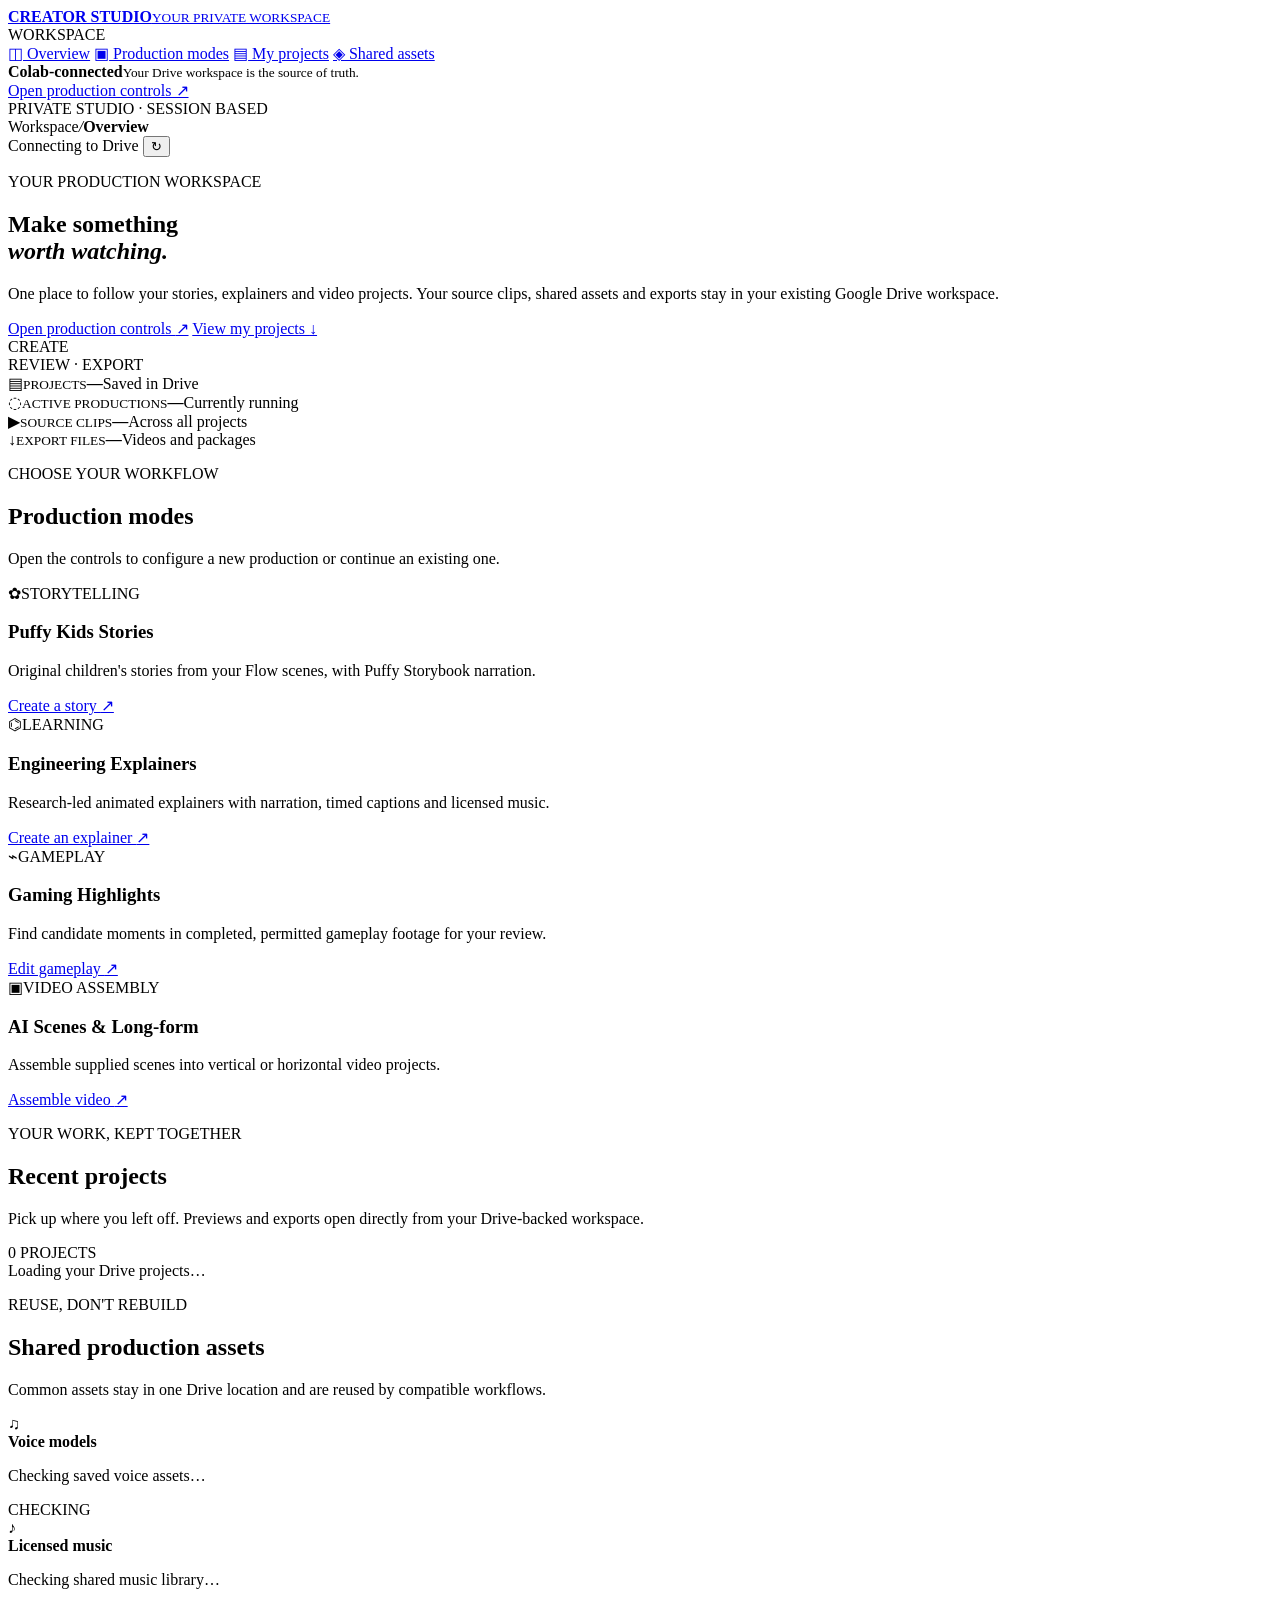
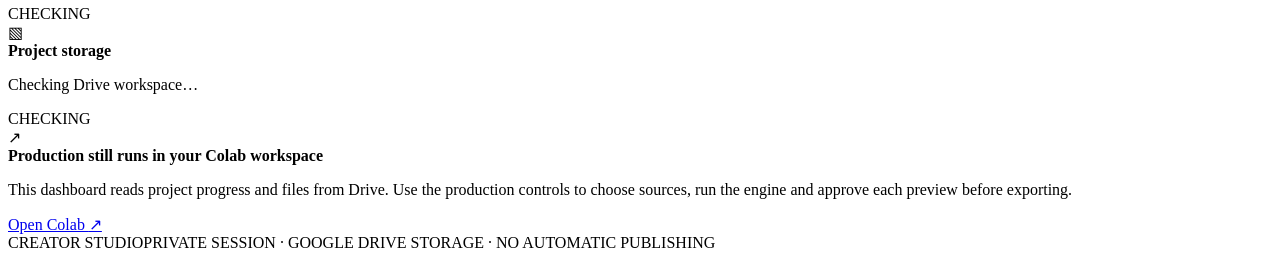
==== app/static/studio.html @ 130374be "Add Creator Studio dashboard interface" ====
<!doctype html>
<html lang="en">
<head>
  <meta charset="utf-8">
  <meta name="viewport" content="width=device-width, initial-scale=1">
  <meta name="theme-color" content="#101512">
  <title>Creator Studio</title>
  <link rel="preconnect" href="https://fonts.googleapis.com">
  <link rel="preconnect" href="https://fonts.gstatic.com" crossorigin>
  <link href="https://fonts.googleapis.com/css2?family=DM+Sans:wght@400;500;600;700&family=Manrope:wght@400;500;600;700;800&display=swap" rel="stylesheet">
  <link rel="stylesheet" href="/static/studio.css">
</head>
<body>
  <div class="app-shell">
    <aside class="sidebar">
      <a class="brand" href="/studio" aria-label="Creator Studio home">
        <span class="brand-mark"><span></span><span></span><span></span></span>
        <span><b>CREATOR STUDIO</b><small>YOUR PRIVATE WORKSPACE</small></span>
      </a>
      <div class="nav-label">WORKSPACE</div>
      <nav class="side-nav" aria-label="Main navigation">
        <a class="nav-link active" href="#overview"><span class="nav-icon">◫</span> Overview</a>
        <a class="nav-link" href="#productions"><span class="nav-icon">▣</span> Production modes</a>
        <a class="nav-link" href="#projects"><span class="nav-icon">▤</span> My projects</a>
        <a class="nav-link" href="#assets"><span class="nav-icon">◈</span> Shared assets</a>
      </nav>
      <div class="sidebar-spacer"></div>
      <div class="sidebar-note">
        <span class="live-dot"></span>
        <div><b>Colab-connected</b><small>Your Drive workspace is the source of truth.</small></div>
      </div>
      <a class="sidebar-help" href="https://colab.research.google.com/github/topboyasian-stack/gta6-autoclipper/blob/main/notebooks/GTA6_AutoClipper_Browser_Only.ipynb" target="_blank" rel="noopener">Open production controls ↗</a>
      <div class="sidebar-foot">PRIVATE STUDIO · SESSION BASED</div>
    </aside>

    <main class="main-content">
      <header class="topbar">
        <div class="crumb"><span>Workspace</span><i>/</i><b>Overview</b></div>
        <div class="top-actions">
          <span class="connection"><span class="live-dot"></span><span id="connectionLabel">Connecting to Drive</span></span>
          <button class="icon-button" id="refreshButton" aria-label="Refresh dashboard" title="Refresh">↻</button>
        </div>
      </header>

      <section class="hero" id="overview">
        <div class="hero-copy">
          <p class="eyebrow">YOUR PRODUCTION WORKSPACE</p>
          <h1>Make something<br><em>worth watching.</em></h1>
          <p class="hero-sub">One place to follow your stories, explainers and video projects. Your source clips, shared assets and exports stay in your existing Google Drive workspace.</p>
          <div class="hero-actions">
            <a class="primary-button" href="https://colab.research.google.com/github/topboyasian-stack/gta6-autoclipper/blob/main/notebooks/GTA6_AutoClipper_Browser_Only.ipynb" target="_blank" rel="noopener">Open production controls <span>↗</span></a>
            <a class="quiet-button" href="#projects">View my projects <span>↓</span></a>
          </div>
        </div>
        <div class="hero-art" aria-hidden="true">
          <div class="art-orbit orbit-one"></div><div class="art-orbit orbit-two"></div>
          <div class="art-core"><div class="play-triangle"></div></div>
          <div class="art-chip chip-top">CREATE</div><div class="art-chip chip-bottom">REVIEW · EXPORT</div>
        </div>
      </section>

      <section class="stat-grid" aria-label="Workspace summary">
        <div class="stat-card"><span class="stat-icon">▤</span><small>PROJECTS</small><strong id="projectCount">—</strong><span class="stat-foot">Saved in Drive</span></div>
        <div class="stat-card"><span class="stat-icon">◌</span><small>ACTIVE PRODUCTIONS</small><strong id="activeCount">—</strong><span class="stat-foot">Currently running</span></div>
        <div class="stat-card"><span class="stat-icon">▶</span><small>SOURCE CLIPS</small><strong id="sourceCount">—</strong><span class="stat-foot">Across all projects</span></div>
        <div class="stat-card"><span class="stat-icon">↓</span><small>EXPORT FILES</small><strong id="exportCount">—</strong><span class="stat-foot">Videos and packages</span></div>
      </section>

      <section class="section-block" id="productions">
        <div class="section-heading"><div><p class="eyebrow">CHOOSE YOUR WORKFLOW</p><h2>Production modes</h2><p>Open the controls to configure a new production or continue an existing one.</p></div></div>
        <div class="mode-grid">
          <article class="mode-card mode-puffy"><div class="mode-top"><span class="mode-symbol">✿</span><span class="mode-tag">STORYTELLING</span></div><h3>Puffy Kids Stories</h3><p>Original children's stories from your Flow scenes, with Puffy Storybook narration.</p><a href="https://colab.research.google.com/github/topboyasian-stack/gta6-autoclipper/blob/main/notebooks/GTA6_AutoClipper_Browser_Only.ipynb" target="_blank" rel="noopener">Create a story <span>↗</span></a></article>
          <article class="mode-card mode-engineering"><div class="mode-top"><span class="mode-symbol">⌬</span><span class="mode-tag">LEARNING</span></div><h3>Engineering Explainers</h3><p>Research-led animated explainers with narration, timed captions and licensed music.</p><a href="https://colab.research.google.com/github/topboyasian-stack/gta6-autoclipper/blob/main/notebooks/GTA6_AutoClipper_Browser_Only.ipynb" target="_blank" rel="noopener">Create an explainer <span>↗</span></a></article>
          <article class="mode-card mode-gaming"><div class="mode-top"><span class="mode-symbol">⌁</span><span class="mode-tag">GAMEPLAY</span></div><h3>Gaming Highlights</h3><p>Find candidate moments in completed, permitted gameplay footage for your review.</p><a href="https://colab.research.google.com/github/topboyasian-stack/gta6-autoclipper/blob/main/notebooks/GTA6_AutoClipper_Browser_Only.ipynb" target="_blank" rel="noopener">Edit gameplay <span>↗</span></a></article>
          <article class="mode-card mode-video"><div class="mode-top"><span class="mode-symbol">▣</span><span class="mode-tag">VIDEO ASSEMBLY</span></div><h3>AI Scenes & Long-form</h3><p>Assemble supplied scenes into vertical or horizontal video projects.</p><a href="https://colab.research.google.com/github/topboyasian-stack/gta6-autoclipper/blob/main/notebooks/GTA6_AutoClipper_Browser_Only.ipynb" target="_blank" rel="noopener">Assemble video <span>↗</span></a></article>
        </div>
      </section>

      <section class="section-block projects-section" id="projects">
        <div class="section-heading project-heading"><div><p class="eyebrow">YOUR WORK, KEPT TOGETHER</p><h2>Recent projects</h2><p>Pick up where you left off. Previews and exports open directly from your Drive-backed workspace.</p></div><span class="count-pill" id="projectPill">0 PROJECTS</span></div>
        <div id="projectGrid" class="project-grid"><div class="loading-card"><span class="spinner"></span> Loading your Drive projects…</div></div>
        <div id="emptyState" class="empty-state" hidden><div class="empty-symbol">✦</div><h3>Your next project starts here.</h3><p>Choose a production mode above. Your saved projects will appear here automatically.</p><a class="primary-button" href="https://colab.research.google.com/github/topboyasian-stack/gta6-autoclipper/blob/main/notebooks/GTA6_AutoClipper_Browser_Only.ipynb" target="_blank" rel="noopener">Start your first production ↗</a></div>
      </section>

      <section class="section-block asset-section" id="assets">
        <div class="section-heading"><div><p class="eyebrow">REUSE, DON'T REBUILD</p><h2>Shared production assets</h2><p>Common assets stay in one Drive location and are reused by compatible workflows.</p></div></div>
        <div class="asset-grid">
          <div class="asset-card"><div class="asset-icon">♫</div><div><b>Voice models</b><p id="voiceAssets">Checking saved voice assets…</p></div><span class="asset-status" id="voiceStatus">CHECKING</span></div>
          <div class="asset-card"><div class="asset-icon">♪</div><div><b>Licensed music</b><p id="musicAssets">Checking shared music library…</p></div><span class="asset-status" id="musicStatus">CHECKING</span></div>
          <div class="asset-card"><div class="asset-icon">▧</div><div><b>Project storage</b><p id="storageAssets">Checking Drive workspace…</p></div><span class="asset-status" id="storageStatus">CHECKING</span></div>
        </div>
      </section>

      <section class="handoff">
        <div class="handoff-mark">↗</div><div><b>Production still runs in your Colab workspace</b><p>This dashboard reads project progress and files from Drive. Use the production controls to choose sources, run the engine and approve each preview before exporting.</p></div>
        <a href="https://colab.research.google.com/github/topboyasian-stack/gta6-autoclipper/blob/main/notebooks/GTA6_AutoClipper_Browser_Only.ipynb" target="_blank" rel="noopener">Open Colab <span>↗</span></a>
      </section>

      <footer><span>CREATOR STUDIO</span><span>PRIVATE SESSION · GOOGLE DRIVE STORAGE · NO AUTOMATIC PUBLISHING</span></footer>
    </main>
  </div>

  <dialog id="previewDialog" class="preview-dialog">
    <div class="dialog-head"><div><p class="eyebrow">PROJECT PREVIEW</p><h3 id="previewTitle">Project preview</h3></div><button id="closePreview" class="close-button" aria-label="Close preview">×</button></div>
    <video id="previewVideo" controls playsinline></video>
  </dialog>
  <div id="toast" class="toast" role="status" aria-live="polite"></div>
  <script src="/static/studio.js"></script>
</body>
</html>
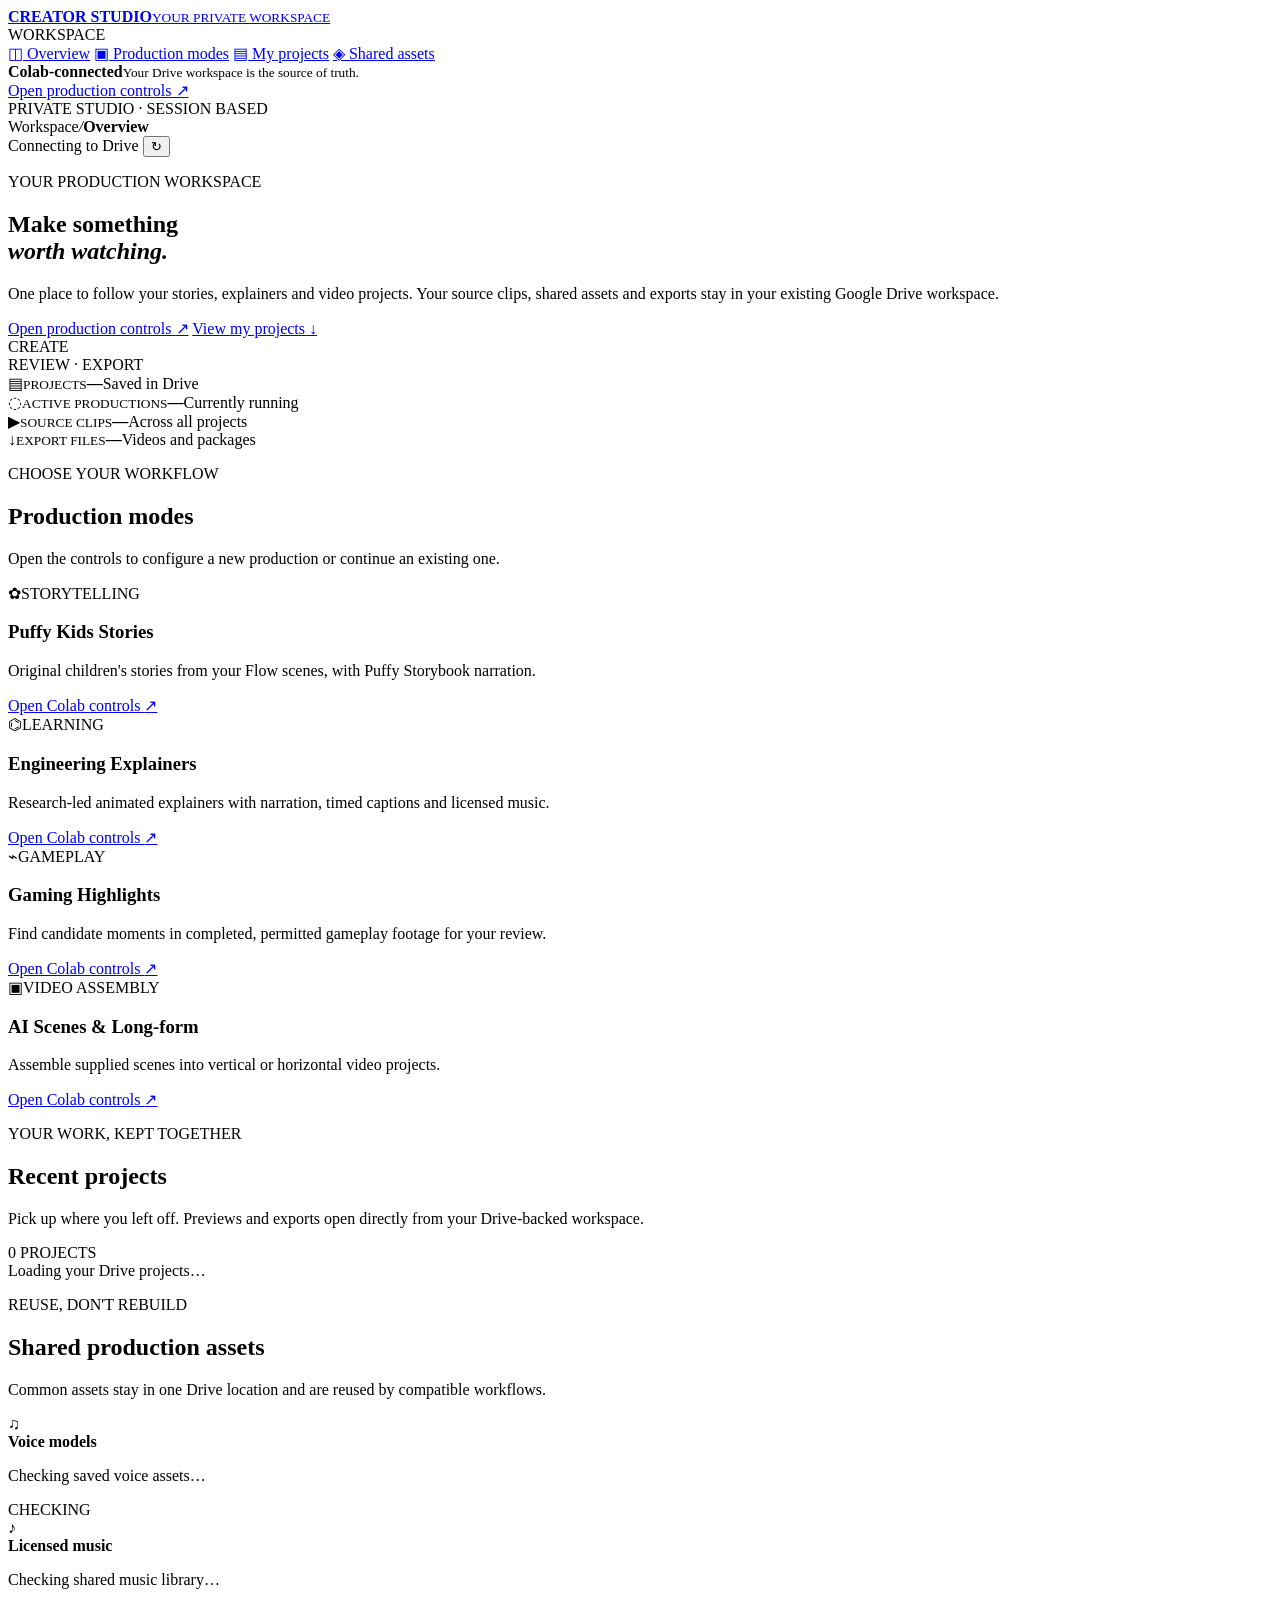
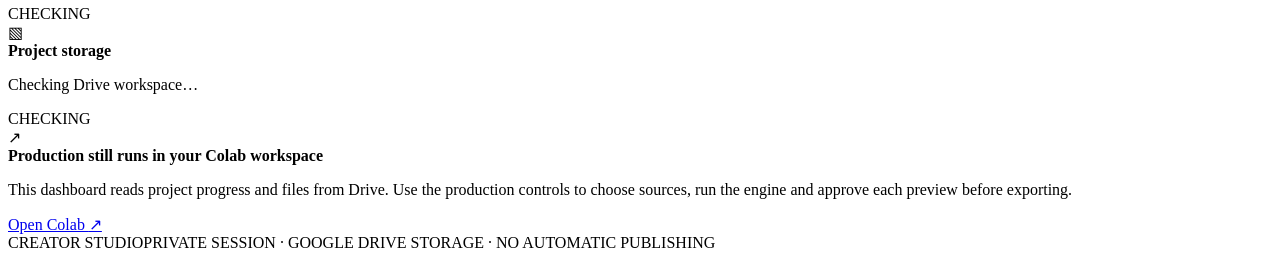
==== commit 5d0c08b8: "Label production links as Colab control handoffs" ====
--- a/app/static/studio.html
+++ b/app/static/studio.html
@@ -69,10 +69,10 @@
       <section class="section-block" id="productions">
         <div class="section-heading"><div><p class="eyebrow">CHOOSE YOUR WORKFLOW</p><h2>Production modes</h2><p>Open the controls to configure a new production or continue an existing one.</p></div></div>
         <div class="mode-grid">
-          <article class="mode-card mode-puffy"><div class="mode-top"><span class="mode-symbol">✿</span><span class="mode-tag">STORYTELLING</span></div><h3>Puffy Kids Stories</h3><p>Original children's stories from your Flow scenes, with Puffy Storybook narration.</p><a href="https://colab.research.google.com/github/topboyasian-stack/gta6-autoclipper/blob/main/notebooks/GTA6_AutoClipper_Browser_Only.ipynb" target="_blank" rel="noopener">Create a story <span>↗</span></a></article>
-          <article class="mode-card mode-engineering"><div class="mode-top"><span class="mode-symbol">⌬</span><span class="mode-tag">LEARNING</span></div><h3>Engineering Explainers</h3><p>Research-led animated explainers with narration, timed captions and licensed music.</p><a href="https://colab.research.google.com/github/topboyasian-stack/gta6-autoclipper/blob/main/notebooks/GTA6_AutoClipper_Browser_Only.ipynb" target="_blank" rel="noopener">Create an explainer <span>↗</span></a></article>
-          <article class="mode-card mode-gaming"><div class="mode-top"><span class="mode-symbol">⌁</span><span class="mode-tag">GAMEPLAY</span></div><h3>Gaming Highlights</h3><p>Find candidate moments in completed, permitted gameplay footage for your review.</p><a href="https://colab.research.google.com/github/topboyasian-stack/gta6-autoclipper/blob/main/notebooks/GTA6_AutoClipper_Browser_Only.ipynb" target="_blank" rel="noopener">Edit gameplay <span>↗</span></a></article>
-          <article class="mode-card mode-video"><div class="mode-top"><span class="mode-symbol">▣</span><span class="mode-tag">VIDEO ASSEMBLY</span></div><h3>AI Scenes & Long-form</h3><p>Assemble supplied scenes into vertical or horizontal video projects.</p><a href="https://colab.research.google.com/github/topboyasian-stack/gta6-autoclipper/blob/main/notebooks/GTA6_AutoClipper_Browser_Only.ipynb" target="_blank" rel="noopener">Assemble video <span>↗</span></a></article>
+          <article class="mode-card mode-puffy"><div class="mode-top"><span class="mode-symbol">✿</span><span class="mode-tag">STORYTELLING</span></div><h3>Puffy Kids Stories</h3><p>Original children's stories from your Flow scenes, with Puffy Storybook narration.</p><a href="https://colab.research.google.com/github/topboyasian-stack/gta6-autoclipper/blob/main/notebooks/GTA6_AutoClipper_Browser_Only.ipynb" target="_blank" rel="noopener">Open Colab controls <span>↗</span></a></article>
+          <article class="mode-card mode-engineering"><div class="mode-top"><span class="mode-symbol">⌬</span><span class="mode-tag">LEARNING</span></div><h3>Engineering Explainers</h3><p>Research-led animated explainers with narration, timed captions and licensed music.</p><a href="https://colab.research.google.com/github/topboyasian-stack/gta6-autoclipper/blob/main/notebooks/GTA6_AutoClipper_Browser_Only.ipynb" target="_blank" rel="noopener">Open Colab controls <span>↗</span></a></article>
+          <article class="mode-card mode-gaming"><div class="mode-top"><span class="mode-symbol">⌁</span><span class="mode-tag">GAMEPLAY</span></div><h3>Gaming Highlights</h3><p>Find candidate moments in completed, permitted gameplay footage for your review.</p><a href="https://colab.research.google.com/github/topboyasian-stack/gta6-autoclipper/blob/main/notebooks/GTA6_AutoClipper_Browser_Only.ipynb" target="_blank" rel="noopener">Open Colab controls <span>↗</span></a></article>
+          <article class="mode-card mode-video"><div class="mode-top"><span class="mode-symbol">▣</span><span class="mode-tag">VIDEO ASSEMBLY</span></div><h3>AI Scenes & Long-form</h3><p>Assemble supplied scenes into vertical or horizontal video projects.</p><a href="https://colab.research.google.com/github/topboyasian-stack/gta6-autoclipper/blob/main/notebooks/GTA6_AutoClipper_Browser_Only.ipynb" target="_blank" rel="noopener">Open Colab controls <span>↗</span></a></article>
         </div>
       </section>
 
